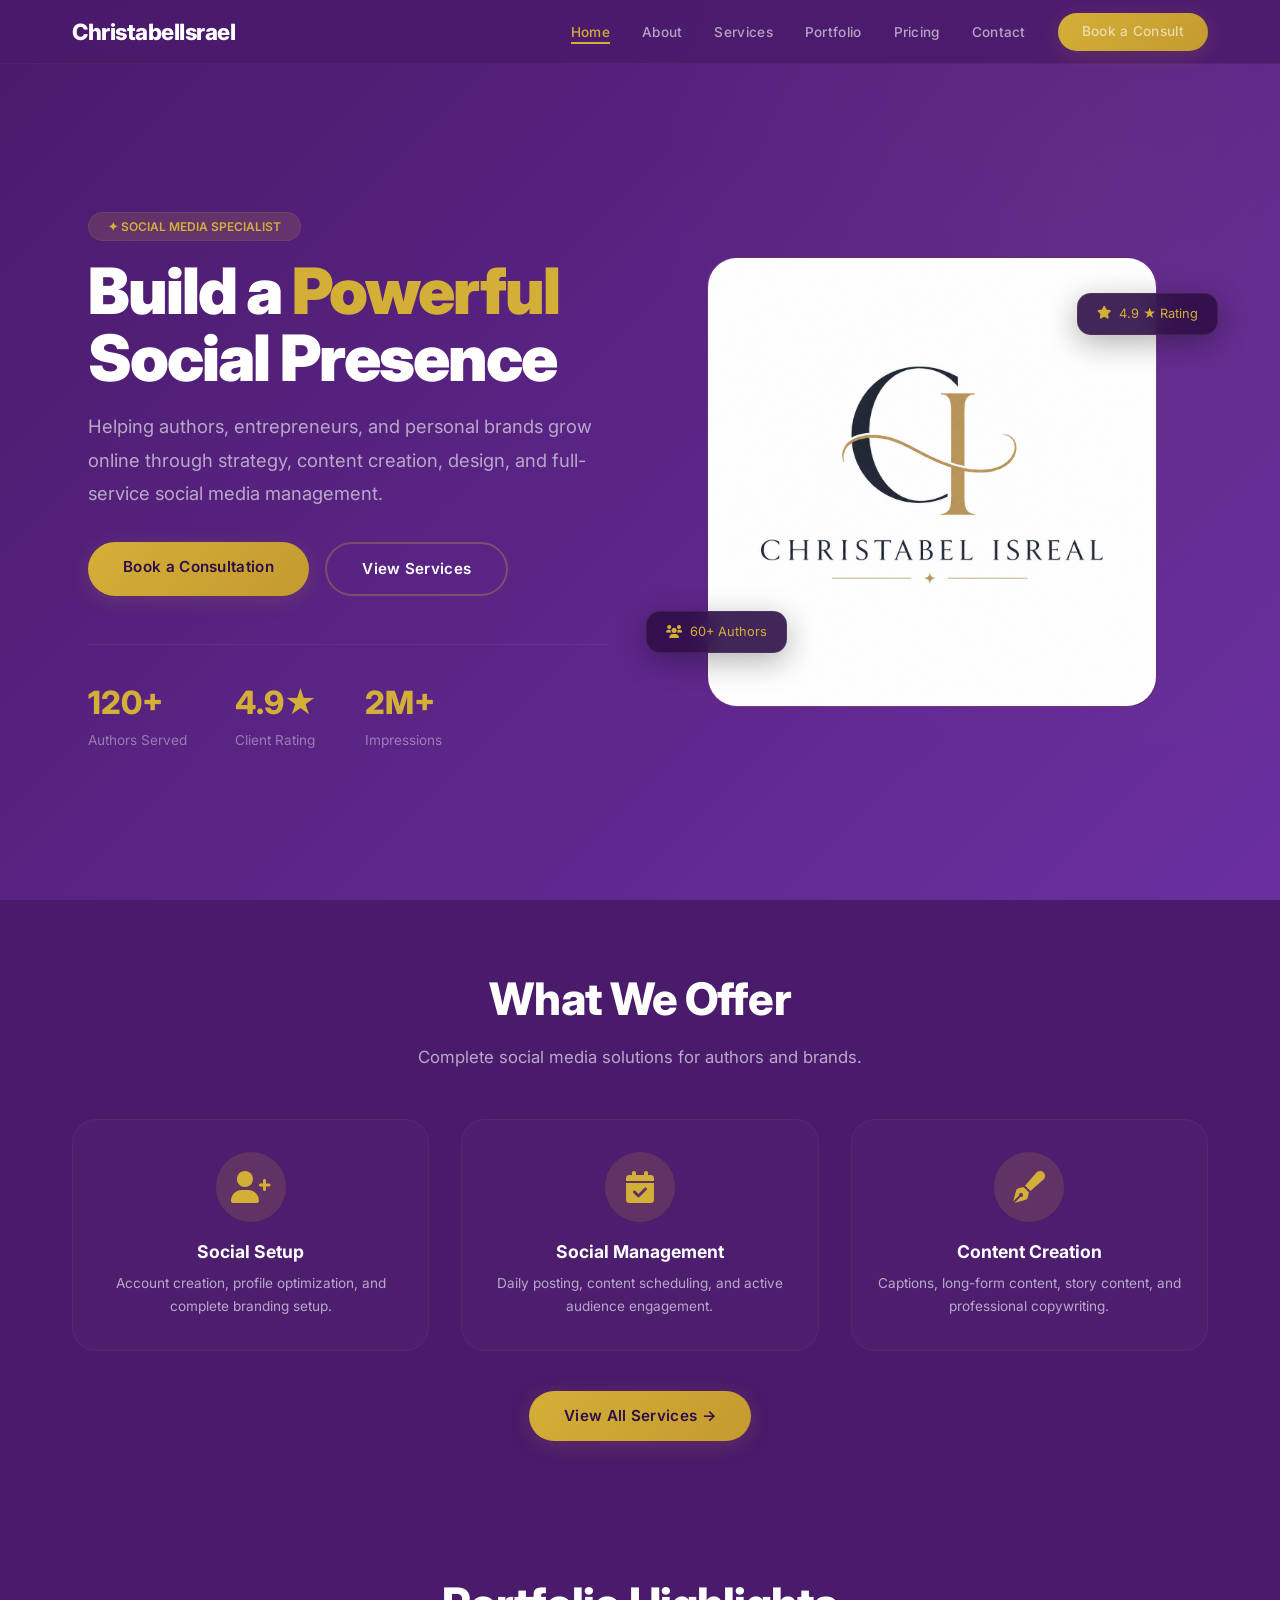
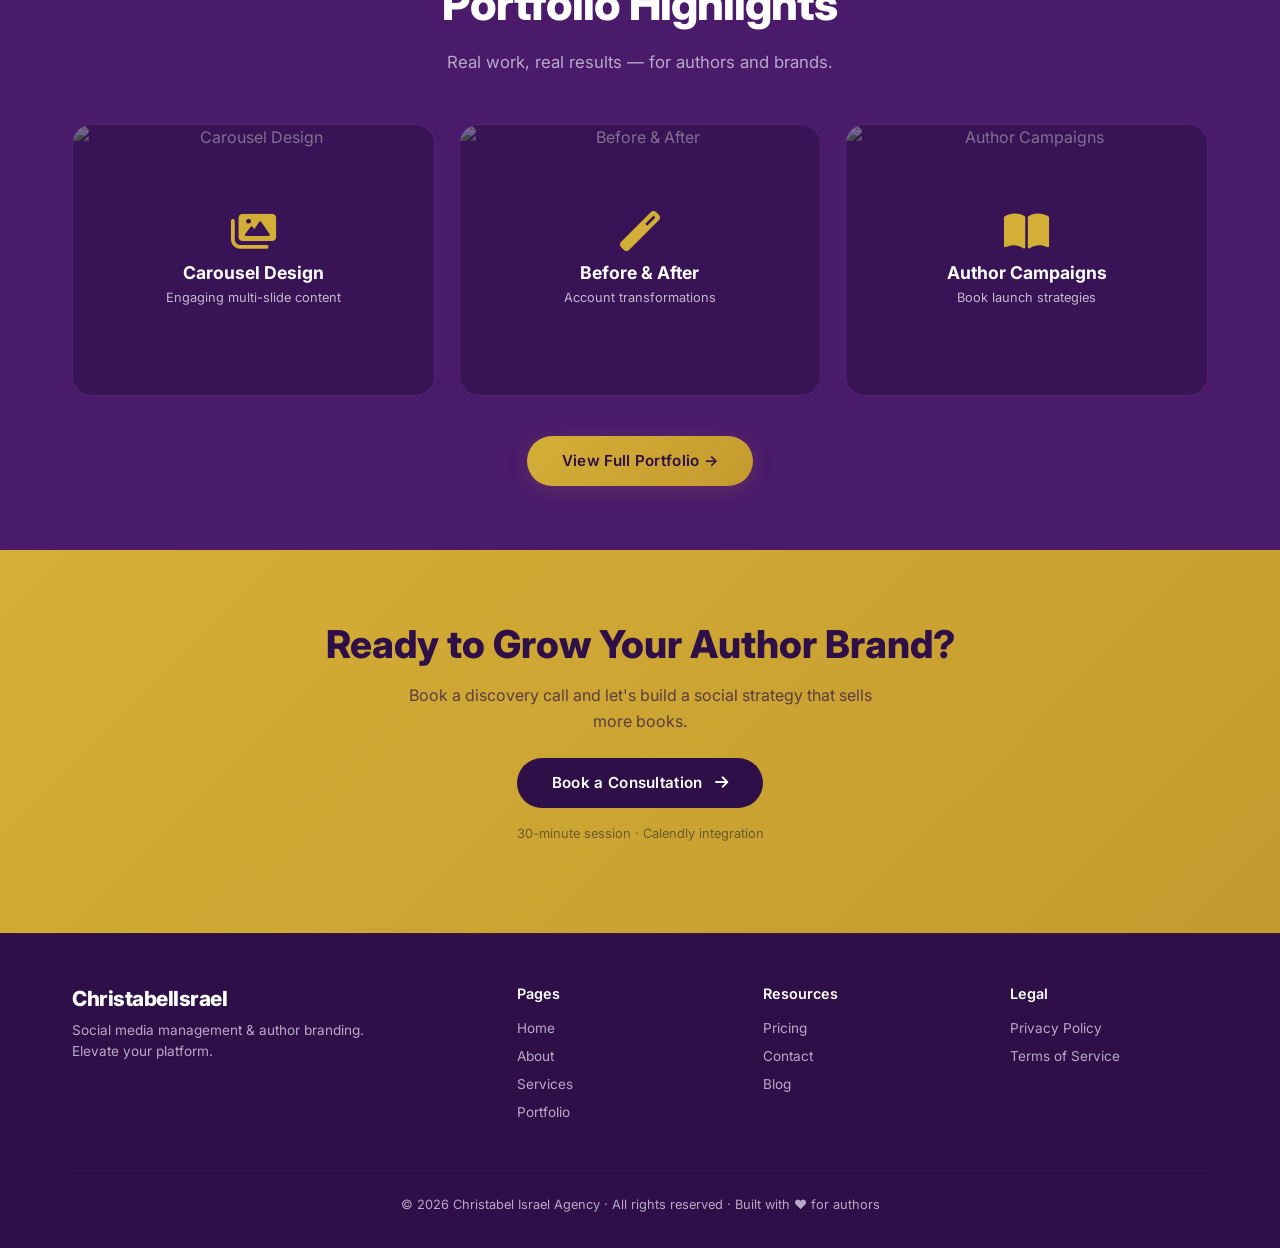
==== index.html @ 59fdfbed "inital upload" ====
<!DOCTYPE html>
<html lang="en">
<head>
    <meta charset="UTF-8" />
    <meta name="viewport" content="width=device-width, initial-scale=1.0" />
    <title>Christabel Israel · Social Media Management</title>
    <link rel="icon" type="image/png" href="img/Favicon.jpg" />
    <link rel="stylesheet" href="https://cdnjs.cloudflare.com/ajax/libs/font-awesome/6.0.0-beta3/css/all.min.css" />
    <link href="https://fonts.googleapis.com/css2?family=Inter:wght@300;400;500;600;700;800;900&display=swap" rel="stylesheet" />
    <link rel="stylesheet" href="main.css" />
</head>
<body>

    <!-- ===== HEADER ===== -->
    <header id="header">
        <div class="container nav">
            <div class="logo">
                <span class="white">Christabel</span><span class="gold">Israel</span>
            </div>
            <ul class="nav-links" id="navLinks">
                <li><a href="index.html" class="active">Home</a></li>
                <li><a href="about.html">About</a></li>
                <li><a href="services.html">Services</a></li>
                <li><a href="portfolio.html">Portfolio</a></li>
                <li><a href="pricing.html">Pricing</a></li>
                <li><a href="contact.html">Contact</a></li>
                <li><a href="contact.html" class="btn btn-primary btn-sm">Book a Consult</a></li>
            </ul>
            <button class="mobile-toggle" aria-label="Menu" onclick="toggleMobileNav()">
                <i class="fas fa-bars"></i>
            </button>
        </div>
    </header>

    <!-- ===== HERO ===== -->
    <section class="hero" id="home">
        <div class="container hero-grid">
            <div class="hero-content">
                <span class="badge">✦ Social Media Specialist</span>
                <h1>
                    Build a <span class="highlight">Powerful</span><br />
                    Social Presence
                </h1>
                <p>
                    Helping authors, entrepreneurs, and personal brands grow online through strategy,
                    content creation, design, and full-service social media management.
                </p>
                <div class="hero-btns">
                    <a href="contact.html" class="btn btn-primary">Book a Consultation</a>
                    <a href="services.html" class="btn btn-outline">View Services</a>
                </div>
                <div class="hero-stats">
                    <div><h4>120+</h4><p>Authors Served</p></div>
                    <div><h4>4.9★</h4><p>Client Rating</p></div>
                    <div><h4>2M+</h4><p>Impressions</p></div>
                </div>
            </div>
            <div class="hero-image">
                <div class="image-wrapper">
                        <img src="img/Christabel.png" alt="Christabel Israel" />
                </div>
                <div class="floating-card"><i class="fas fa-star"></i> 4.9 ★ Rating</div>
                <div class="floating-card"><i class="fas fa-users"></i> 60+ Authors</div>
            </div>
        </div>
    </section>

    <!-- ===== SERVICES PREVIEW ===== -->
    <section style="background: var(--navy-light); padding: 4rem 0;">
        <div class="container">
            <div class="section-title">
                <h2>What We <span class="gold">Offer</span></h2>
                <p>Complete social media solutions for authors and brands.</p>
            </div>
            <div class="services-grid" style="grid-template-columns: repeat(3, 1fr);">
                <div class="service-card">
                    <div class="icon"><i class="fas fa-user-plus"></i></div>
                    <h3>Social Setup</h3>
                    <p>Account creation, profile optimization, and complete branding setup.</p>
                </div>
                <div class="service-card">
                    <div class="icon"><i class="fas fa-calendar-check"></i></div>
                    <h3>Social Management</h3>
                    <p>Daily posting, content scheduling, and active audience engagement.</p>
                </div>
                <div class="service-card">
                    <div class="icon"><i class="fas fa-pen-fancy"></i></div>
                    <h3>Content Creation</h3>
                    <p>Captions, long-form content, story content, and professional copywriting.</p>
                </div>
            </div>
            <div style="text-align: center; margin-top: 2.5rem;">
                <a href="services.html" class="btn btn-primary">View All Services →</a>
            </div>
        </div>
    </section>

    <!-- ===== PORTFOLIO PREVIEW ===== -->
    <section style="padding: 4rem 0;">
        <div class="container">
            <div class="section-title">
                <h2>Portfolio <span class="gold">Highlights</span></h2>
                <p>Real work, real results — for authors and brands.</p>
            </div>
            <div class="portfolio-grid">
                <div class="portfolio-item">
                    <img src="https://images.unsplash.com/photo-1611162616305-c69b3fa7fbe0?w=400&h=300&fit=crop&crop=center&auto=format" alt="Carousel Design" />
                    <div class="overlay">
                        <i class="fas fa-images"></i>
                        <h4>Carousel Design</h4>
                        <p>Engaging multi-slide content</p>
                    </div>
                </div>
                <div class="portfolio-item">
                    <img src="https://images.unsplash.com/photo-1611162618071-b39a2ec055fb?w=400&h=300&fit=crop&crop=center&auto=format" alt="Before & After" />
                    <div class="overlay">
                        <i class="fas fa-magic"></i>
                        <h4>Before &amp; After</h4>
                        <p>Account transformations</p>
                    </div>
                </div>
                <div class="portfolio-item">
                    <img src="https://images.unsplash.com/photo-1544716278-ca5e3f4abd8c?w=400&h=300&fit=crop&crop=center&auto=format" alt="Author Campaigns" />
                    <div class="overlay">
                        <i class="fas fa-book-open"></i>
                        <h4>Author Campaigns</h4>
                        <p>Book launch strategies</p>
                    </div>
                </div>
            </div>
            <div style="text-align: center; margin-top: 2.5rem;">
                <a href="portfolio.html" class="btn btn-primary">View Full Portfolio →</a>
            </div>
        </div>
    </section>

    <!-- ===== CTA ===== -->
    <section class="cta-section">
        <div class="container">
            <h2>Ready to Grow Your Author Brand?</h2>
            <p>Book a discovery call and let's build a social strategy that sells more books.</p>
            <a href="contact.html" class="btn">Book a Consultation <i class="fas fa-arrow-right" style="margin-left: 0.5rem;"></i></a>
            <p style="margin-top: 1rem; font-size: 0.8rem; color: rgba(10,22,40,0.5);">30-minute session · Calendly integration</p>
        </div>
    </section>

    <!-- ===== FOOTER ===== -->
    <footer>
        <div class="container">
            <div class="footer-grid">
                <div class="footer-brand">
                    <div class="logo">
                        <span class="white">Christabel</span><span class="gold">Israel</span>
                    </div>
                    <p>Social media management &amp; author branding. Elevate your platform.</p>
                </div>
                <div class="footer-links">
                    <h4>Pages</h4>
                    <a href="index.html">Home</a>
                    <a href="about.html">About</a>
                    <a href="services.html">Services</a>
                    <a href="portfolio.html">Portfolio</a>
                </div>
                <div class="footer-links">
                    <h4>Resources</h4>
                    <a href="pricing.html">Pricing</a>
                    <a href="contact.html">Contact</a>
                    <a href="#">Blog</a>
                </div>
                <div class="footer-links">
                    <h4>Legal</h4>
                    <a href="privacy.html">Privacy Policy</a>
                    <a href="terms.html">Terms of Service</a>
                </div>
            </div>
            <div class="footer-bottom">
                <p>© 2026 Christabel Israel Agency · All rights reserved · Built with ♥ for authors</p>
            </div>
        </div>
    </footer>

    <script src="script.js"></script>
</body>
</html>
---- main.css ----
/* ============================================
   CHRISTABEL ISRAEL - MASTER STYLESHEET
   Primary: Royal Purple (#4A1A6B)
   Accent: Soft Gold (#D4AF37)
   ============================================ */

/* ===== RESET & VARIABLES ===== */
* {
    margin: 0;
    padding: 0;
    box-sizing: border-box;
}
:root {
    --primary: #4A1A6B;
    --primary-dark: #2E0F47;
    --primary-light: #6B2FA0;
    --primary-glow: rgba(74, 26, 107, 0.15);
    --accent: #D4AF37;
    --accent-light: #E8C84A;
    --accent-glow: rgba(212, 175, 55, 0.15);
    --white: #ffffff;
    --gray: #B8A9C9;
    --gray-light: #D4C8E0;
    --transition: all 0.3s cubic-bezier(0.25, 0.46, 0.45, 0.94);
    --shadow-sm: 0 4px 20px rgba(0, 0, 0, 0.2);
    --shadow-md: 0 8px 40px rgba(0, 0, 0, 0.3);
    --shadow-lg: 0 20px 60px rgba(0, 0, 0, 0.4);
    --radius-sm: 12px;
    --radius-md: 20px;
    --radius-lg: 24px;
    --radius-xl: 30px;
}
html {
    scroll-behavior: smooth;
}
body {
    font-family: 'Inter', sans-serif;
    background: var(--primary);
    color: var(--white);
    line-height: 1.6;
    overflow-x: hidden;
    -webkit-font-smoothing: antialiased;
}
.container {
    max-width: 1200px;
    margin: 0 auto;
    padding: 0 2rem;
}
section {
    padding: 5rem 0;
}
.section-title {
    text-align: center;
    margin-bottom: 3rem;
}
.section-title h2 {
    font-size: clamp(2rem, 3.5vw, 2.8rem);
    font-weight: 800;
    letter-spacing: -0.02em;
}
.section-title h2 .accent {
    color: var(--accent);
}
.section-title p {
    color: var(--gray);
    max-width: 600px;
    margin: 0.5rem auto 0;
    font-size: 1.05rem;
}

/* ===== BUTTONS ===== */
.btn {
    display: inline-block;
    padding: 0.8rem 2.2rem;
    border-radius: 50px;
    font-weight: 600;
    font-size: 0.95rem;
    transition: var(--transition);
    border: none;
    cursor: pointer;
    text-decoration: none;
    letter-spacing: 0.3px;
    text-align: center;
}
.btn-primary {
    background: linear-gradient(135deg, var(--accent), #C49A2E);
    color: var(--primary-dark);
    box-shadow: 0 4px 20px var(--accent-glow);
}
.btn-primary:hover {
    transform: translateY(-3px);
    box-shadow: 0 8px 35px rgba(212, 175, 55, 0.35);
}
.btn-outline {
    background: transparent;
    color: var(--white);
    border: 2px solid rgba(212, 175, 55, 0.3);
}
.btn-outline:hover {
    border-color: var(--accent);
    background: var(--accent-glow);
    transform: translateY(-3px);
}
.btn-accent {
    background: var(--accent);
    color: var(--primary-dark);
    border: none;
}
.btn-accent:hover {
    transform: translateY(-3px);
    box-shadow: 0 8px 35px rgba(212, 175, 55, 0.35);
}
.btn-sm {
    padding: 0.5rem 1.5rem;
    font-size: 0.85rem;
}

/* ===== SCROLLBAR ===== */
::-webkit-scrollbar {
    width: 8px;
}
::-webkit-scrollbar-track {
    background: var(--primary);
}
::-webkit-scrollbar-thumb {
    background: var(--accent);
    border-radius: 4px;
}
::-webkit-scrollbar-thumb:hover {
    background: var(--accent-light);
}

/* ===== HEADER ===== */
header {
    position: fixed;
    top: 0;
    left: 0;
    right: 0;
    z-index: 1000;
    background: rgba(74, 26, 107, 0.85);
    backdrop-filter: blur(16px);
    -webkit-backdrop-filter: blur(16px);
    border-bottom: 1px solid rgba(212, 175, 55, 0.06);
    padding: 0.8rem 0;
    transition: var(--transition);
}
header.scrolled {
    background: rgba(46, 15, 71, 0.98);
    box-shadow: 0 4px 30px rgba(0, 0, 0, 0.4);
}
.nav {
    display: flex;
    justify-content: space-between;
    align-items: center;
}
.logo {
    font-size: 1.4rem;
    font-weight: 800;
    letter-spacing: -0.5px;
    cursor: pointer;
}
.logo .accent {
    color: var(--accent);
}
.logo .white {
    color: var(--white);
}
.nav-links {
    display: flex;
    gap: 2rem;
    list-style: none;
    align-items: center;
}
.nav-links a {
    color: rgba(255, 255, 255, 0.6);
    text-decoration: none;
    font-size: 0.85rem;
    font-weight: 500;
    transition: var(--transition);
    letter-spacing: 0.3px;
    position: relative;
}
.nav-links a::after {
    content: '';
    position: absolute;
    bottom: -4px;
    left: 0;
    width: 0;
    height: 2px;
    background: var(--accent);
    transition: var(--transition);
}
.nav-links a:hover::after,
.nav-links a.active::after {
    width: 100%;
}
.nav-links a:hover,
.nav-links a.active {
    color: var(--accent);
}
.nav-links a.btn {
    padding: 0.5rem 1.5rem;
    font-size: 0.85rem;
}
.nav-links a.btn::after {
    display: none;
}
.mobile-toggle {
    display: none;
    background: none;
    border: none;
    color: var(--white);
    font-size: 1.6rem;
    cursor: pointer;
    padding: 0.4rem;
}
.mobile-toggle:hover {
    color: var(--accent);
}

/* ===== HERO ===== */
.hero {
    padding: 10rem 0 6rem;
    min-height: 100vh;
    display: flex;
    align-items: center;
    background: linear-gradient(135deg, var(--primary) 0%, var(--primary-light) 100%);
    position: relative;
    overflow: hidden;
}
.hero::before {
    content: '';
    position: absolute;
    top: -50%;
    right: -20%;
    width: 70%;
    height: 140%;
    background: radial-gradient(ellipse, rgba(212, 175, 55, 0.04) 0%, transparent 70%);
    pointer-events: none;
    animation: heroGlow 8s ease-in-out infinite alternate;
}
@keyframes heroGlow {
    0% {
        transform: translate(0, 0) scale(1);
    }
    100% {
        transform: translate(-10%, 10%) scale(1.1);
    }
}
.hero-grid {
    display: grid;
    grid-template-columns: 1fr 1fr;
    gap: 4rem;
    align-items: center;
    position: relative;
    z-index: 1;
}
.hero-content h1 {
    font-size: clamp(2.5rem, 5vw, 4rem);
    font-weight: 900;
    line-height: 1.05;
    letter-spacing: -0.03em;
    margin-bottom: 1.2rem;
}
.hero-content h1 .highlight {
    color: var(--accent);
}
.hero-content p {
    font-size: 1.15rem;
    color: var(--gray);
    max-width: 520px;
    line-height: 1.8;
    margin-bottom: 2rem;
}
.hero-btns {
    display: flex;
    gap: 1rem;
    flex-wrap: wrap;
}
.hero-btns .btn {
    min-width: 180px;
}
.hero-stats {
    display: flex;
    gap: 3rem;
    margin-top: 3rem;
    padding-top: 2rem;
    border-top: 1px solid rgba(255, 255, 255, 0.05);
}
.hero-stats div h4 {
    font-size: 2rem;
    font-weight: 800;
    color: var(--accent);
}
.hero-stats div p {
    font-size: 0.85rem;
    color: rgba(255, 255, 255, 0.4);
    margin: 0;
}
.badge {
    display: inline-block;
    background: var(--accent-glow);
    color: var(--accent);
    padding: 0.25rem 1.2rem;
    border-radius: 50px;
    font-size: 0.75rem;
    font-weight: 600;
    text-transform: uppercase;
    margin-bottom: 1rem;
    border: 1px solid rgba(212, 175, 55, 0.1);
}
.hero-image {
    display: flex;
    align-items: center;
    justify-content: center;
    position: relative;
}
.hero-image .image-wrapper {
    width: 100%;
    max-width: 450px;
    aspect-ratio: 1/1;
    border-radius: var(--radius-xl);
    background: linear-gradient(145deg, var(--primary-light), var(--primary));
    border: 1px solid rgba(212, 175, 55, 0.1);
    display: flex;
    align-items: center;
    justify-content: center;
    position: relative;
    overflow: hidden;
    animation: floatImage 6s ease-in-out infinite;
}
@keyframes floatImage {
    0%,
    100% {
        transform: translateY(0);
    }
    50% {
        transform: translateY(-12px);
    }
}
.hero-image .image-wrapper img {
    width: 100%;
    height: 100%;
    object-fit: cover;
    position: absolute;
    top: 0;
    left: 0;
}
.hero-image .image-wrapper .overlay-icon {
    position: relative;
    z-index: 2;
    background: rgba(46, 15, 71, 0.3);
    width: 100%;
    height: 100%;
    display: flex;
    align-items: center;
    justify-content: center;
    font-size: 4rem;
    color: var(--accent);
    opacity: 0.6;
}
.floating-card {
    position: absolute;
    background: rgba(46, 15, 71, 0.9);
    backdrop-filter: blur(12px);
    border: 1px solid rgba(212, 175, 55, 0.1);
    padding: 0.6rem 1.2rem;
    border-radius: 14px;
    font-size: 0.8rem;
    color: var(--accent);
    display: flex;
    align-items: center;
    gap: 0.5rem;
    animation: floatCard 6s ease-in-out infinite;
    box-shadow: 0 8px 30px rgba(0, 0, 0, 0.3);
    white-space: nowrap;
}
.floating-card:nth-child(2) {
    top: 8%;
    right: -5%;
    animation-delay: 0.5s;
}
.floating-card:nth-child(3) {
    bottom: 12%;
    left: -5%;
    animation-delay: 1.5s;
}
.floating-card:nth-child(4) {
    bottom: 25%;
    right: -5%;
    animation-delay: 2.5s;
}
@keyframes floatCard {
    0%,
    100% {
        transform: translateY(0px);
    }
    50% {
        transform: translateY(-10px);
    }
}

/* ===== SERVICES ===== */
.services-grid {
    display: grid;
    grid-template-columns: repeat(3, 1fr);
    gap: 2rem;
}
.service-card {
    background: rgba(255, 255, 255, 0.02);
    padding: 2rem 1.5rem;
    border-radius: var(--radius-lg);
    border: 1px solid rgba(255, 255, 255, 0.04);
    text-align: center;
    transition: var(--transition);
}
.service-card:hover {
    transform: translateY(-6px);
    border-color: rgba(212, 175, 55, 0.15);
    background: rgba(212, 175, 55, 0.03);
    box-shadow: var(--shadow-md);
}
.service-card .icon {
    width: 70px;
    height: 70px;
    border-radius: 50%;
    background: var(--accent-glow);
    display: flex;
    align-items: center;
    justify-content: center;
    margin: 0 auto 1rem;
    font-size: 2rem;
    color: var(--accent);
    overflow: hidden;
}
.service-card .icon img {
    width: 100%;
    height: 100%;
    object-fit: cover;
}
.service-card h3 {
    font-size: 1.1rem;
    margin-bottom: 0.4rem;
}
.service-card p {
    color: var(--gray);
    font-size: 0.85rem;
    line-height: 1.7;
}

/* ===== PORTFOLIO ===== */
.portfolio {
    background: var(--primary-light);
}
.portfolio-grid {
    display: grid;
    grid-template-columns: repeat(3, 1fr);
    gap: 1.5rem;
}
.portfolio-item {
    border-radius: var(--radius-md);
    overflow: hidden;
    background: var(--primary);
    border: 1px solid rgba(255, 255, 255, 0.04);
    aspect-ratio: 4/3;
    display: flex;
    flex-direction: column;
    align-items: center;
    justify-content: center;
    text-align: center;
    transition: var(--transition);
    cursor: pointer;
    position: relative;
}
.portfolio-item:hover {
    transform: scale(1.03);
    border-color: rgba(212, 175, 55, 0.2);
    box-shadow: var(--shadow-md);
}
.portfolio-item img {
    width: 100%;
    height: 100%;
    object-fit: cover;
    position: absolute;
    top: 0;
    left: 0;
}
.portfolio-item .overlay {
    position: relative;
    z-index: 2;
    background: rgba(46, 15, 71, 0.6);
    width: 100%;
    height: 100%;
    display: flex;
    flex-direction: column;
    align-items: center;
    justify-content: center;
    padding: 2rem;
}
.portfolio-item .overlay i {
    font-size: 2.5rem;
    color: var(--accent);
    margin-bottom: 0.5rem;
}
.portfolio-item .overlay h4 {
    color: white;
    font-size: 1.1rem;
}
.portfolio-item .overlay p {
    color: rgba(255, 255, 255, 0.7);
    font-size: 0.8rem;
}

/* ===== ABOUT ===== */
.about-grid {
    display: grid;
    grid-template-columns: 1fr 1fr;
    gap: 4rem;
    align-items: center;
}
.about-image {
    border-radius: var(--radius-lg);
    overflow: hidden;
    background: var(--primary-light);
    aspect-ratio: 4/3;
    display: flex;
    align-items: center;
    justify-content: center;
    border: 1px solid rgba(212, 175, 55, 0.08);
}
.about-image img {
    width: 100%;
    height: 100%;
    object-fit: cover;
}
.about-text h3 {
    font-size: 1.6rem;
    font-weight: 700;
    color: var(--accent);
    margin-bottom: 1rem;
}
.about-text p {
    color: var(--gray);
    line-height: 1.9;
    margin-bottom: 1.2rem;
}
.about-values {
    display: grid;
    grid-template-columns: 1fr 1fr 1fr;
    gap: 1rem;
    margin-top: 1.5rem;
}
.about-values .value {
    background: rgba(255, 255, 255, 0.02);
    padding: 1rem;
    border-radius: var(--radius-sm);
    border: 1px solid rgba(255, 255, 255, 0.04);
    text-align: center;
    transition: var(--transition);
}
.about-values .value:hover {
    border-color: rgba(212, 175, 55, 0.15);
    background: var(--accent-glow);
    transform: translateY(-4px);
}
.about-values .value i {
    color: var(--accent);
    font-size: 1.4rem;
    margin-bottom: 0.3rem;
    display: block;
}
.about-values .value span {
    font-size: 0.8rem;
    color: rgba(255, 255, 255, 0.6);
    font-weight: 500;
}

/* ===== PRICING ===== */
.pricing-grid {
    display: grid;
    grid-template-columns: repeat(3, 1fr);
    gap: 2rem;
}
.pricing-card {
    background: rgba(255, 255, 255, 0.02);
    padding: 2rem 1.5rem;
    border-radius: var(--radius-lg);
    border: 1px solid rgba(255, 255, 255, 0.04);
    text-align: center;
    transition: var(--transition);
}
.pricing-card:hover {
    transform: translateY(-6px);
    border-color: rgba(212, 175, 55, 0.1);
    box-shadow: var(--shadow-md);
}
.pricing-card.featured {
    border-color: rgba(212, 175, 55, 0.2);
    background: rgba(212, 175, 55, 0.03);
    position: relative;
}
.pricing-card.featured::before {
    content: '★ Best Value';
    position: absolute;
    top: -10px;
    left: 50%;
    transform: translateX(-50%);
    background: var(--accent);
    color: var(--primary-dark);
    padding: 0.2rem 1rem;
    border-radius: 30px;
    font-size: 0.65rem;
    font-weight: 700;
    text-transform: uppercase;
}
.pricing-card .price {
    font-size: 2.6rem;
    font-weight: 800;
    color: var(--accent);
    margin: 0.5rem 0;
}
.pricing-card .price span {
    font-size: 0.9rem;
    color: var(--gray);
    font-weight: 400;
}
.pricing-card ul {
    list-style: none;
    text-align: left;
    margin: 1rem 0 1.5rem;
}
.pricing-card ul li {
    padding: 0.3rem 0;
    color: var(--gray);
    font-size: 0.85rem;
    display: flex;
    align-items: center;
    gap: 0.5rem;
}
.pricing-card ul li i {
    color: var(--accent);
    font-size: 0.7rem;
}
.pricing-card .btn {
    width: 100%;
}

/* ===== PRICING SERVICE BLOCKS ===== */
.service-pricing-block {
    margin-bottom: 4rem;
    padding-bottom: 3rem;
    border-bottom: 1px solid rgba(255, 255, 255, 0.04);
}
.service-pricing-block:last-child {
    border-bottom: none;
    margin-bottom: 0;
}
.service-pricing-header {
    display: flex;
    align-items: center;
    gap: 1.5rem;
    margin-bottom: 2rem;
    padding-bottom: 1rem;
    border-bottom: 1px solid rgba(212, 175, 55, 0.1);
}
.service-pricing-header .service-icon-large {
    width: 70px;
    height: 70px;
    border-radius: 50%;
    background: var(--accent-glow);
    display: flex;
    align-items: center;
    justify-content: center;
    font-size: 2rem;
    color: var(--accent);
    flex-shrink: 0;
}
.service-pricing-header .service-title-group h3 {
    color: var(--white);
    font-size: 1.4rem;
    font-weight: 700;
}
.service-pricing-header .service-title-group p {
    color: var(--gray);
    font-size: 0.9rem;
}
.service-pricing-grid {
    display: grid;
    grid-template-columns: repeat(3, 1fr);
    gap: 1.5rem;
}
.service-pricing-card {
    background: rgba(255, 255, 255, 0.02);
    padding: 1.5rem;
    border-radius: var(--radius-md);
    border: 1px solid rgba(255, 255, 255, 0.04);
    text-align: center;
    transition: var(--transition);
}
.service-pricing-card:hover {
    transform: translateY(-4px);
    border-color: rgba(212, 175, 55, 0.1);
    background: rgba(212, 175, 55, 0.02);
    box-shadow: var(--shadow-sm);
}
.service-pricing-card.featured {
    border-color: rgba(212, 175, 55, 0.2);
    background: rgba(212, 175, 55, 0.03);
    position: relative;
}
.service-pricing-card.featured::before {
    content: '★ Best Value';
    position: absolute;
    top: -10px;
    left: 50%;
    transform: translateX(-50%);
    background: var(--accent);
    color: var(--primary-dark);
    padding: 0.15rem 1rem;
    border-radius: 30px;
    font-size: 0.6rem;
    font-weight: 700;
    text-transform: uppercase;
}
.service-pricing-card .tier-name {
    font-size: 1rem;
    font-weight: 700;
    color: var(--accent);
    margin-bottom: 0.2rem;
}
.service-pricing-card .tier-price {
    font-size: 2rem;
    font-weight: 800;
    color: var(--white);
    margin: 0.3rem 0;
}
.service-pricing-card .tier-price span {
    font-size: 0.8rem;
    color: var(--gray);
    font-weight: 400;
}
.service-pricing-card ul {
    list-style: none;
    text-align: left;
    margin: 0.8rem 0 1.2rem;
}
.service-pricing-card ul li {
    padding: 0.2rem 0;
    color: var(--gray);
    font-size: 0.8rem;
    display: flex;
    align-items: center;
    gap: 0.4rem;
}
.service-pricing-card ul li i {
    color: var(--accent);
    font-size: 0.65rem;
}
.service-pricing-card .btn {
    width: 100%;
    padding: 0.5rem 1rem;
    font-size: 0.8rem;
}

/* ===== PROCESS ===== */
.process-grid {
    display: grid;
    grid-template-columns: repeat(4, 1fr);
    gap: 2rem;
}
.process-step {
    text-align: center;
    padding: 1.5rem;
    background: rgba(255, 255, 255, 0.02);
    border-radius: var(--radius-md);
    border: 1px solid rgba(255, 255, 255, 0.04);
    transition: var(--transition);
}
.process-step:hover {
    border-color: rgba(212, 175, 55, 0.1);
    transform: translateY(-4px);
}
.process-step .step-number {
    width: 60px;
    height: 60px;
    border-radius: 50%;
    background: var(--accent-glow);
    display: flex;
    align-items: center;
    justify-content: center;
    margin: 0 auto 1rem;
    font-size: 1.5rem;
    font-weight: 700;
    color: var(--accent);
}
.process-step h4 {
    color: var(--white);
    margin-bottom: 0.3rem;
}
.process-step p {
    color: var(--gray);
    font-size: 0.85rem;
}

/* ===== CONTACT ===== */
.contact {
    background: var(--primary-light);
}
.contact-grid {
    display: grid;
    grid-template-columns: 1fr 1fr;
    gap: 4rem;
}
.contact-form input,
.contact-form textarea {
    width: 100%;
    padding: 0.9rem 1.2rem;
    border-radius: var(--radius-sm);
    border: 1px solid rgba(255, 255, 255, 0.06);
    background: rgba(255, 255, 255, 0.02);
    color: var(--white);
    font-family: inherit;
    font-size: 0.95rem;
    transition: var(--transition);
    margin-bottom: 1rem;
}
.contact-form input::placeholder,
.contact-form textarea::placeholder {
    color: var(--gray);
}
.contact-form input:focus,
.contact-form textarea:focus {
    outline: none;
    border-color: rgba(212, 175, 55, 0.3);
    background: rgba(255, 255, 255, 0.04);
    box-shadow: 0 0 0 4px var(--accent-glow);
}
.contact-form textarea {
    min-height: 120px;
    resize: vertical;
}
.contact-form .btn {
    width: 100%;
}
.contact-form .form-success {
    display: none;
    background: rgba(46, 204, 113, 0.1);
    border: 1px solid rgba(46, 204, 113, 0.2);
    border-radius: var(--radius-sm);
    padding: 1.5rem;
    text-align: center;
    margin-top: 1rem;
}
.contact-form .form-success.show {
    display: block;
    animation: fadeIn 0.5s ease;
}
.contact-form .form-success i {
    font-size: 2.5rem;
    color: #2ecc71;
    margin-bottom: 0.5rem;
}
.contact-form .form-success h4 {
    color: #2ecc71;
    margin-bottom: 0.3rem;
}
.contact-form .form-success p {
    color: var(--gray);
}
.contact-info h3 {
    color: var(--accent);
    font-size: 1.3rem;
    margin-bottom: 1rem;
}
.contact-info .info-item {
    display: flex;
    align-items: center;
    gap: 1rem;
    padding: 0.8rem 1rem;
    background: rgba(255, 255, 255, 0.02);
    border-radius: var(--radius-sm);
    border: 1px solid rgba(255, 255, 255, 0.04);
    margin-bottom: 0.8rem;
    transition: var(--transition);
}
.contact-info .info-item:hover {
    border-color: rgba(212, 175, 55, 0.1);
    background: rgba(212, 175, 55, 0.02);
}
.contact-info .info-item i {
    color: var(--accent);
    font-size: 1.1rem;
    width: 24px;
    text-align: center;
}
.contact-info .info-item .info-text {
    color: var(--gray);
    font-size: 0.9rem;
}
.contact-info .info-item .info-text strong {
    color: var(--white);
}
.social-links {
    display: flex;
    gap: 1.5rem;
    margin: 1.5rem 0;
}
.social-links a {
    color: var(--gray);
    font-size: 1.4rem;
    transition: var(--transition);
}
.social-links a:hover {
    color: var(--accent);
    transform: translateY(-3px);
}

/* ===== CALENDLY ===== */
.calendly-section {
    background: var(--primary-light);
    padding: 3rem;
    border-radius: var(--radius-lg);
    text-align: center;
    margin-top: 3rem;
}
.calendly-section h3 {
    color: var(--accent);
    font-size: 1.6rem;
    margin-bottom: 0.5rem;
}
.calendly-section p {
    color: var(--gray);
    max-width: 500px;
    margin: 0 auto 2rem;
}
.calendly-grid {
    display: grid;
    grid-template-columns: repeat(3, 1fr);
    gap: 1.5rem;
    max-width: 600px;
    margin: 0 auto 2rem;
}
.calendly-step {
    background: var(--primary);
    padding: 1.5rem;
    border-radius: var(--radius-sm);
    border: 1px solid rgba(255, 255, 255, 0.04);
    transition: var(--transition);
}
.calendly-step:hover {
    border-color: rgba(212, 175, 55, 0.1);
    transform: translateY(-4px);
}
.calendly-step i {
    font-size: 1.6rem;
    color: var(--accent);
    display: block;
    margin-bottom: 0.5rem;
}
.calendly-step span {
    color: var(--gray);
    font-size: 0.85rem;
}

/* ===== FAQ ===== */
.faq-grid {
    display: grid;
    grid-template-columns: 1fr 1fr;
    gap: 1.5rem;
}
.faq-item {
    background: rgba(255, 255, 255, 0.02);
    padding: 1.2rem 1.5rem;
    border-radius: var(--radius-sm);
    border: 1px solid rgba(255, 255, 255, 0.04);
}
.faq-item h4 {
    color: var(--accent);
    margin-bottom: 0.3rem;
    font-size: 0.95rem;
}
.faq-item p {
    color: var(--gray);
    font-size: 0.85rem;
    line-height: 1.7;
}

/* ===== CTA ===== */
.cta-section {
    background: linear-gradient(135deg, var(--accent), #C49A2E);
    padding: 4rem 0;
    text-align: center;
    color: var(--primary-dark);
    position: relative;
    overflow: hidden;
}
.cta-section h2 {
    font-size: clamp(2rem, 3vw, 2.8rem);
    font-weight: 800;
    margin-bottom: 0.5rem;
}
.cta-section p {
    color: rgba(46, 15, 71, 0.7);
    max-width: 500px;
    margin: 0 auto 1.5rem;
    font-size: 1rem;
}
.cta-section .btn {
    background: var(--primary-dark);
    color: var(--white);
}
.cta-section .btn:hover {
    transform: translateY(-3px);
    box-shadow: 0 8px 35px rgba(0, 0, 0, 0.2);
}

/* ===== FOOTER ===== */
footer {
    background: var(--primary-dark);
    border-top: 1px solid rgba(212, 175, 55, 0.05);
    padding: 3rem 0 2rem;
}
.footer-grid {
    display: grid;
    grid-template-columns: 2fr 1fr 1fr 1fr;
    gap: 3rem;
}
.footer-brand .logo {
    font-size: 1.3rem;
}
.footer-brand p {
    color: var(--gray);
    font-size: 0.85rem;
    margin-top: 0.3rem;
    max-width: 300px;
}
.footer-links h4 {
    font-size: 0.9rem;
    font-weight: 600;
    color: var(--white);
    margin-bottom: 0.8rem;
}
.footer-links a {
    display: block;
    color: var(--gray);
    text-decoration: none;
    font-size: 0.85rem;
    margin-bottom: 0.4rem;
    transition: var(--transition);
    cursor: pointer;
}
.footer-links a:hover {
    color: var(--accent);
    transform: translateX(4px);
}
.footer-bottom {
    margin-top: 2.5rem;
    padding-top: 1.5rem;
    border-top: 1px solid rgba(255, 255, 255, 0.04);
    text-align: center;
    font-size: 0.8rem;
    color: var(--gray);
}

/* ===== ANIMATIONS ===== */
.fade-in {
    opacity: 0;
    transform: translateY(30px);
    animation: fadeIn 0.8s ease forwards;
}
@keyframes fadeIn {
    to {
        opacity: 1;
        transform: translateY(0);
    }
}

/* ===== RESPONSIVE ===== */
@media (max-width: 1024px) {
    .hero-grid,
    .about-grid,
    .contact-grid {
        grid-template-columns: 1fr;
        text-align: center;
    }
    .hero-content p {
        margin-left: auto;
        margin-right: auto;
    }
    .hero-btns {
        justify-content: center;
    }
    .hero-stats {
        justify-content: center;
    }
    .services-grid,
    .portfolio-grid,
    .pricing-grid,
    .service-pricing-grid {
        grid-template-columns: 1fr 1fr;
    }
    .footer-grid {
        grid-template-columns: 1fr 1fr;
    }
    .faq-grid {
        grid-template-columns: 1fr;
    }
    .floating-card {
        display: none;
    }
    .about-values {
        grid-template-columns: 1fr 1fr;
    }
    .process-grid {
        grid-template-columns: 1fr 1fr;
    }
}
@media (max-width: 768px) {
    .nav-links {
        display: none;
        flex-direction: column;
        position: absolute;
        top: 100%;
        left: 0;
        right: 0;
        background: rgba(46, 15, 71, 0.98);
        padding: 2rem;
        gap: 1.2rem;
        border-bottom: 1px solid rgba(212, 175, 55, 0.05);
        box-shadow: var(--shadow-md);
    }
    .nav-links.open {
        display: flex;
    }
    .nav-links a {
        font-size: 1rem;
    }
    .mobile-toggle {
        display: block;
    }
    .services-grid,
    .portfolio-grid,
    .pricing-grid,
    .service-pricing-grid {
        grid-template-columns: 1fr;
    }
    .footer-grid {
        grid-template-columns: 1fr;
        gap: 2rem;
    }
    .hero-stats {
        flex-wrap: wrap;
        gap: 1.5rem;
    }
    .hero {
        padding: 8rem 0 4rem;
    }
    section {
        padding: 3rem 0;
    }
    .hero-image .image-wrapper {
        max-width: 300px;
    }
    .container {
        padding: 0 1.2rem;
    }
    .contact-grid {
        gap: 2rem;
    }
    .hero-btns .btn {
        min-width: 150px;
        width: 100%;
    }
    .service-pricing-header {
        flex-direction: column;
        text-align: center;
        gap: 1rem;
    }
    .calendly-grid {
        grid-template-columns: 1fr;
    }
    .about-values {
        grid-template-columns: 1fr;
    }
    .process-grid {
        grid-template-columns: 1fr;
    }
}
@media (max-width: 480px) {
    .hero-stats div h4 {
        font-size: 1.6rem;
    }
    .hero-content h1 {
        font-size: 2rem;
    }
    .pricing-card .price {
        font-size: 2rem;
    }
    .btn {
        padding: 0.6rem 1.5rem;
        font-size: 0.85rem;
    }
    .hero-btns .btn {
        min-width: 100%;
    }
    .service-pricing-card .tier-price {
        font-size: 1.6rem;
    }
}
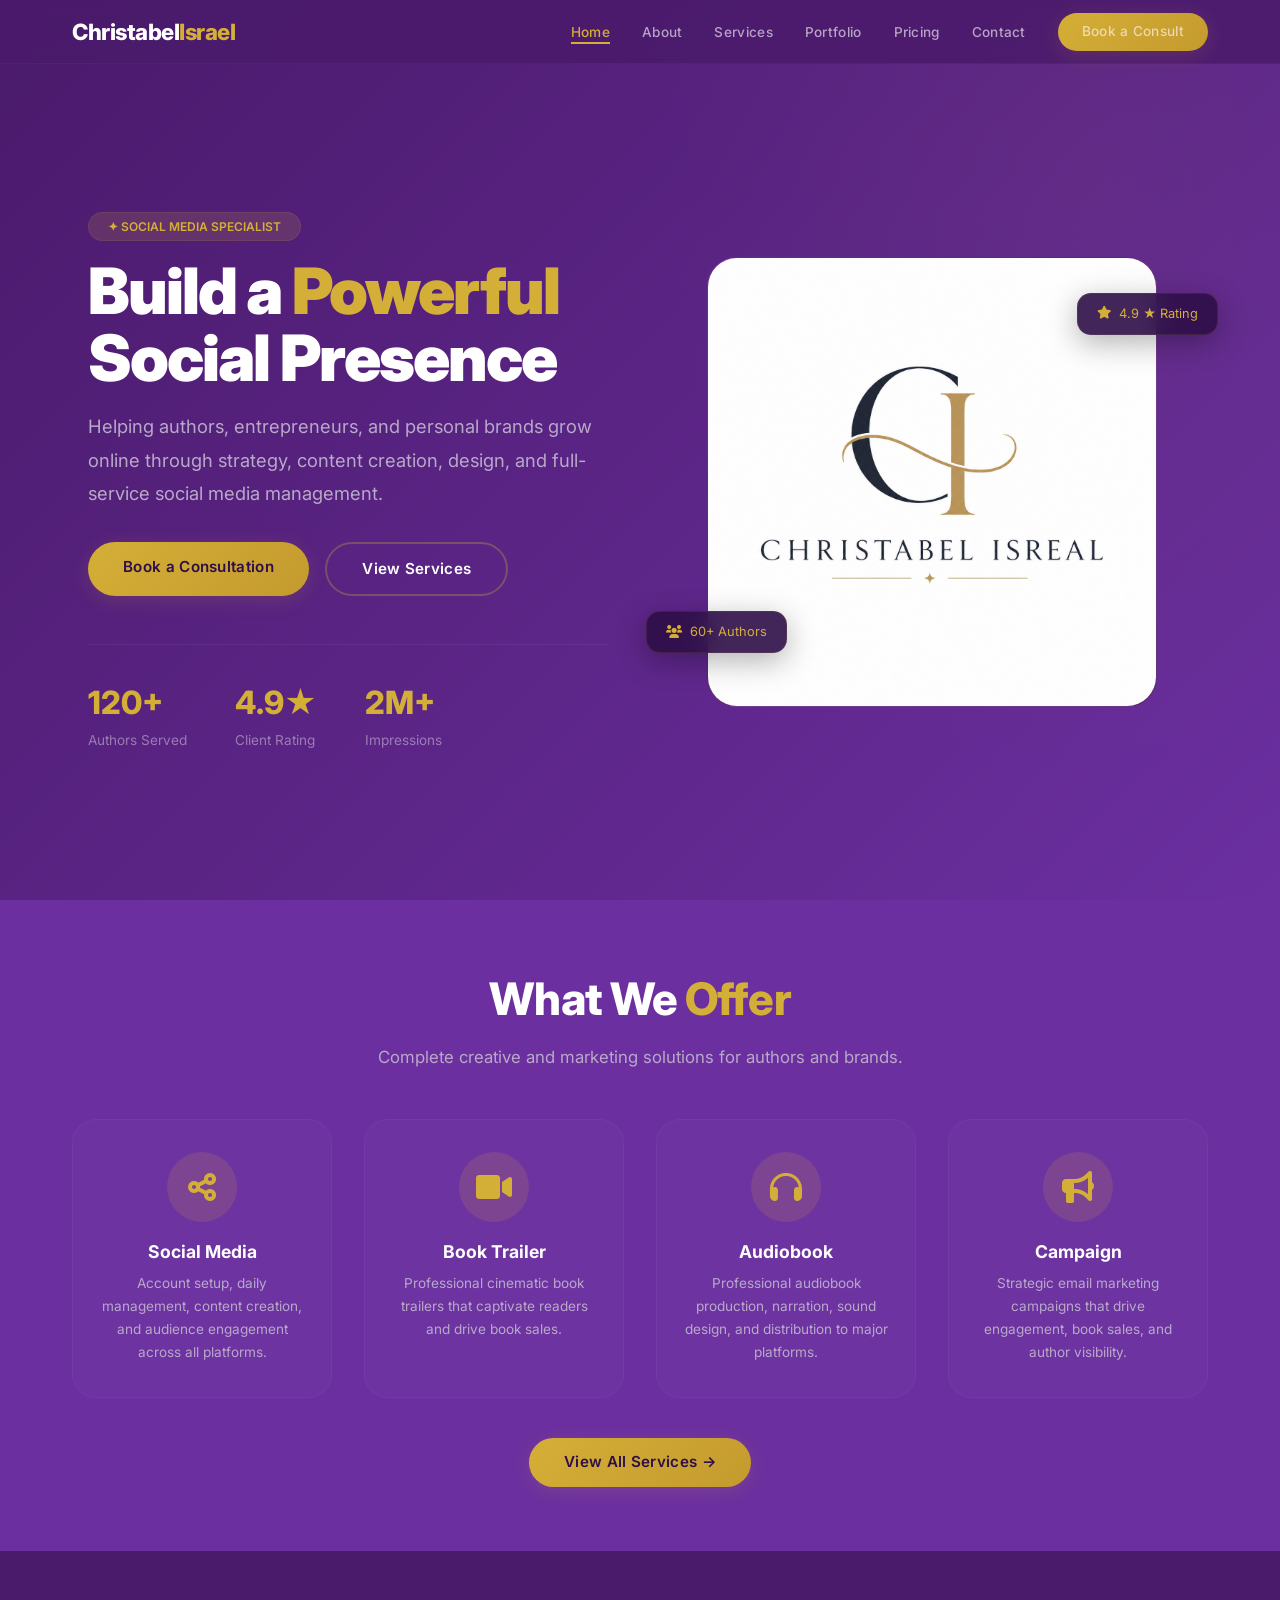
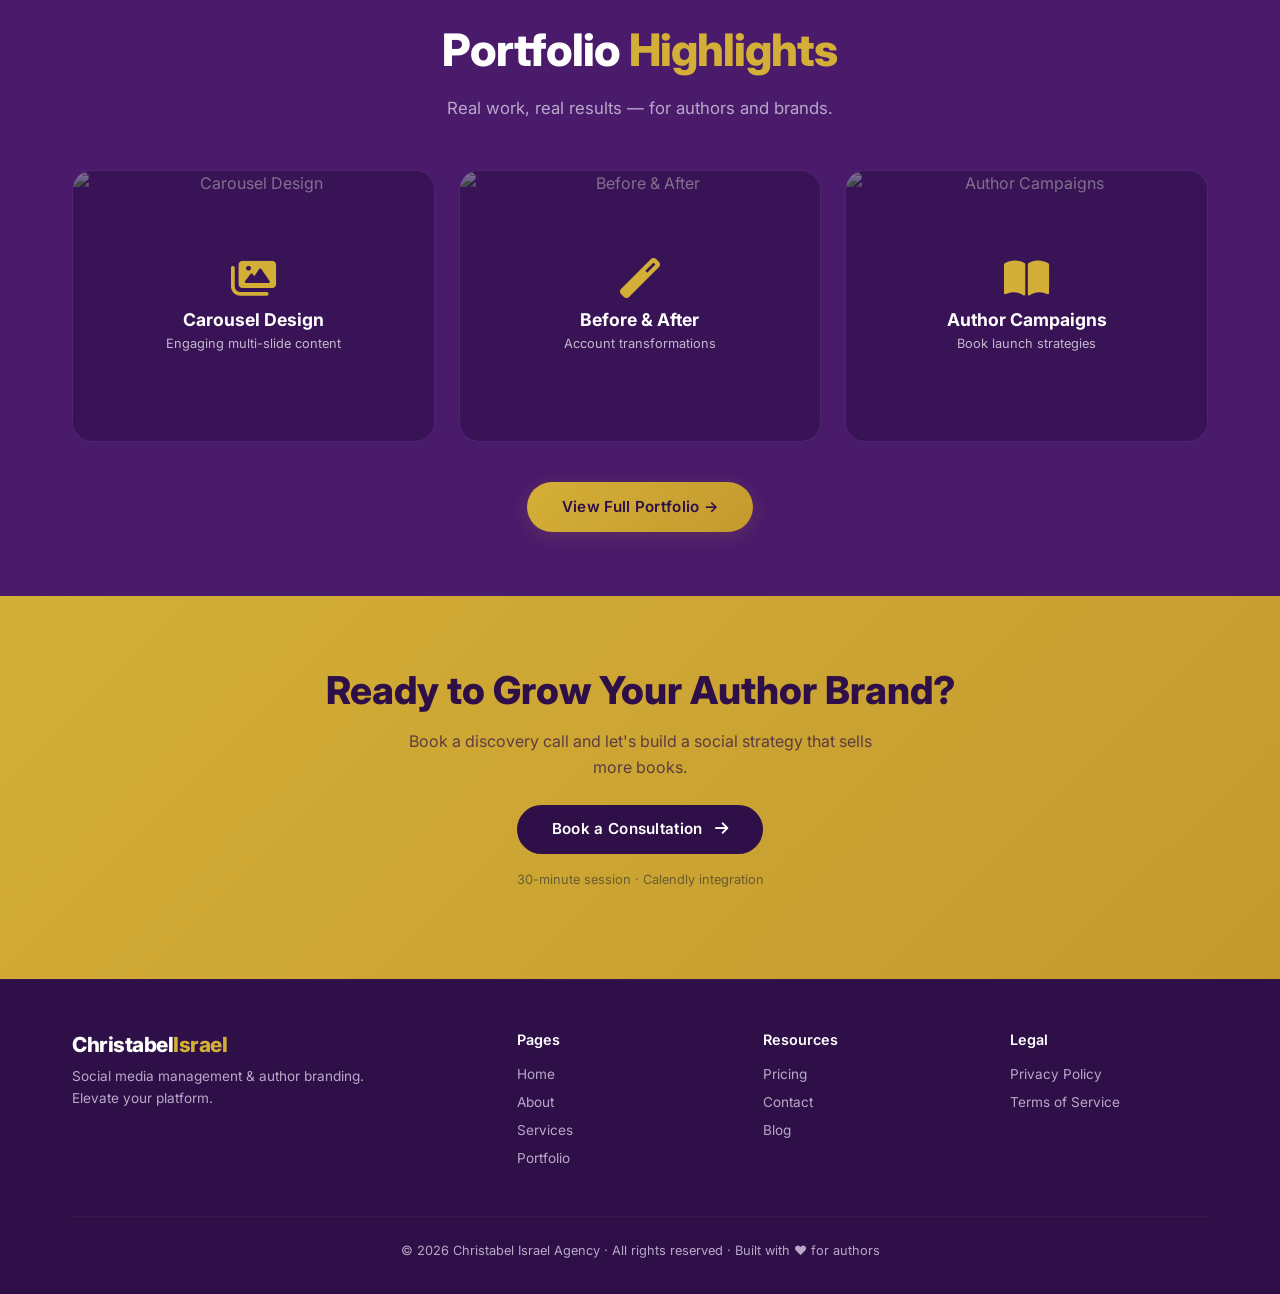
==== commit 144c4a20: "update website" ====
--- a/index.html
+++ b/index.html
@@ -15,7 +15,7 @@
     <header id="header">
         <div class="container nav">
             <div class="logo">
-                <span class="white">Christabel</span><span class="gold">Israel</span>
+                <span class="white">Christabel</span><span class="accent">Israel</span>
             </div>
             <ul class="nav-links" id="navLinks">
                 <li><a href="index.html" class="active">Home</a></li>
@@ -57,7 +57,7 @@
             </div>
             <div class="hero-image">
                 <div class="image-wrapper">
-                        <img src="img/Christabel.png" alt="Christabel Israel" />
+                    <img src="img/Christabel.png" alt="Christabel Israel" />
                 </div>
                 <div class="floating-card"><i class="fas fa-star"></i> 4.9 ★ Rating</div>
                 <div class="floating-card"><i class="fas fa-users"></i> 60+ Authors</div>
@@ -65,29 +65,43 @@
         </div>
     </section>
 
-    <!-- ===== SERVICES PREVIEW ===== -->
-    <section style="background: var(--navy-light); padding: 4rem 0;">
+    <!-- ===== SERVICES PREVIEW (UPDATED) ===== -->
+    <section style="background: var(--primary-light); padding: 4rem 0;">
         <div class="container">
             <div class="section-title">
-                <h2>What We <span class="gold">Offer</span></h2>
-                <p>Complete social media solutions for authors and brands.</p>
+                <h2>What We <span class="accent">Offer</span></h2>
+                <p>Complete creative and marketing solutions for authors and brands.</p>
             </div>
-            <div class="services-grid" style="grid-template-columns: repeat(3, 1fr);">
+            <div class="services-grid" style="grid-template-columns: repeat(4, 1fr);">
+                
+                <!-- Service 1: Social Media -->
                 <div class="service-card">
-                    <div class="icon"><i class="fas fa-user-plus"></i></div>
-                    <h3>Social Setup</h3>
-                    <p>Account creation, profile optimization, and complete branding setup.</p>
+                    <div class="icon"><i class="fas fa-share-alt"></i></div>
+                    <h3>Social Media</h3>
+                    <p>Account setup, daily management, content creation, and audience engagement across all platforms.</p>
                 </div>
+
+                <!-- Service 2: Book Trailer -->
                 <div class="service-card">
-                    <div class="icon"><i class="fas fa-calendar-check"></i></div>
-                    <h3>Social Management</h3>
-                    <p>Daily posting, content scheduling, and active audience engagement.</p>
+                    <div class="icon"><i class="fas fa-video"></i></div>
+                    <h3>Book Trailer</h3>
+                    <p>Professional cinematic book trailers that captivate readers and drive book sales.</p>
                 </div>
+
+                <!-- Service 3: Audiobook -->
                 <div class="service-card">
-                    <div class="icon"><i class="fas fa-pen-fancy"></i></div>
-                    <h3>Content Creation</h3>
-                    <p>Captions, long-form content, story content, and professional copywriting.</p>
+                    <div class="icon"><i class="fas fa-headphones"></i></div>
+                    <h3>Audiobook</h3>
+                    <p>Professional audiobook production, narration, sound design, and distribution to major platforms.</p>
                 </div>
+
+                <!-- Service 4: Campaign -->
+                <div class="service-card">
+                    <div class="icon"><i class="fas fa-bullhorn"></i></div>
+                    <h3>Campaign</h3>
+                    <p>Strategic email marketing campaigns that drive engagement, book sales, and author visibility.</p>
+                </div>
+
             </div>
             <div style="text-align: center; margin-top: 2.5rem;">
                 <a href="services.html" class="btn btn-primary">View All Services →</a>
@@ -99,7 +113,7 @@
     <section style="padding: 4rem 0;">
         <div class="container">
             <div class="section-title">
-                <h2>Portfolio <span class="gold">Highlights</span></h2>
+                <h2>Portfolio <span class="accent">Highlights</span></h2>
                 <p>Real work, real results — for authors and brands.</p>
             </div>
             <div class="portfolio-grid">
@@ -150,7 +164,7 @@
             <div class="footer-grid">
                 <div class="footer-brand">
                     <div class="logo">
-                        <span class="white">Christabel</span><span class="gold">Israel</span>
+                        <span class="white">Christabel</span><span class="accent">Israel</span>
                     </div>
                     <p>Social media management &amp; author branding. Elevate your platform.</p>
                 </div>
